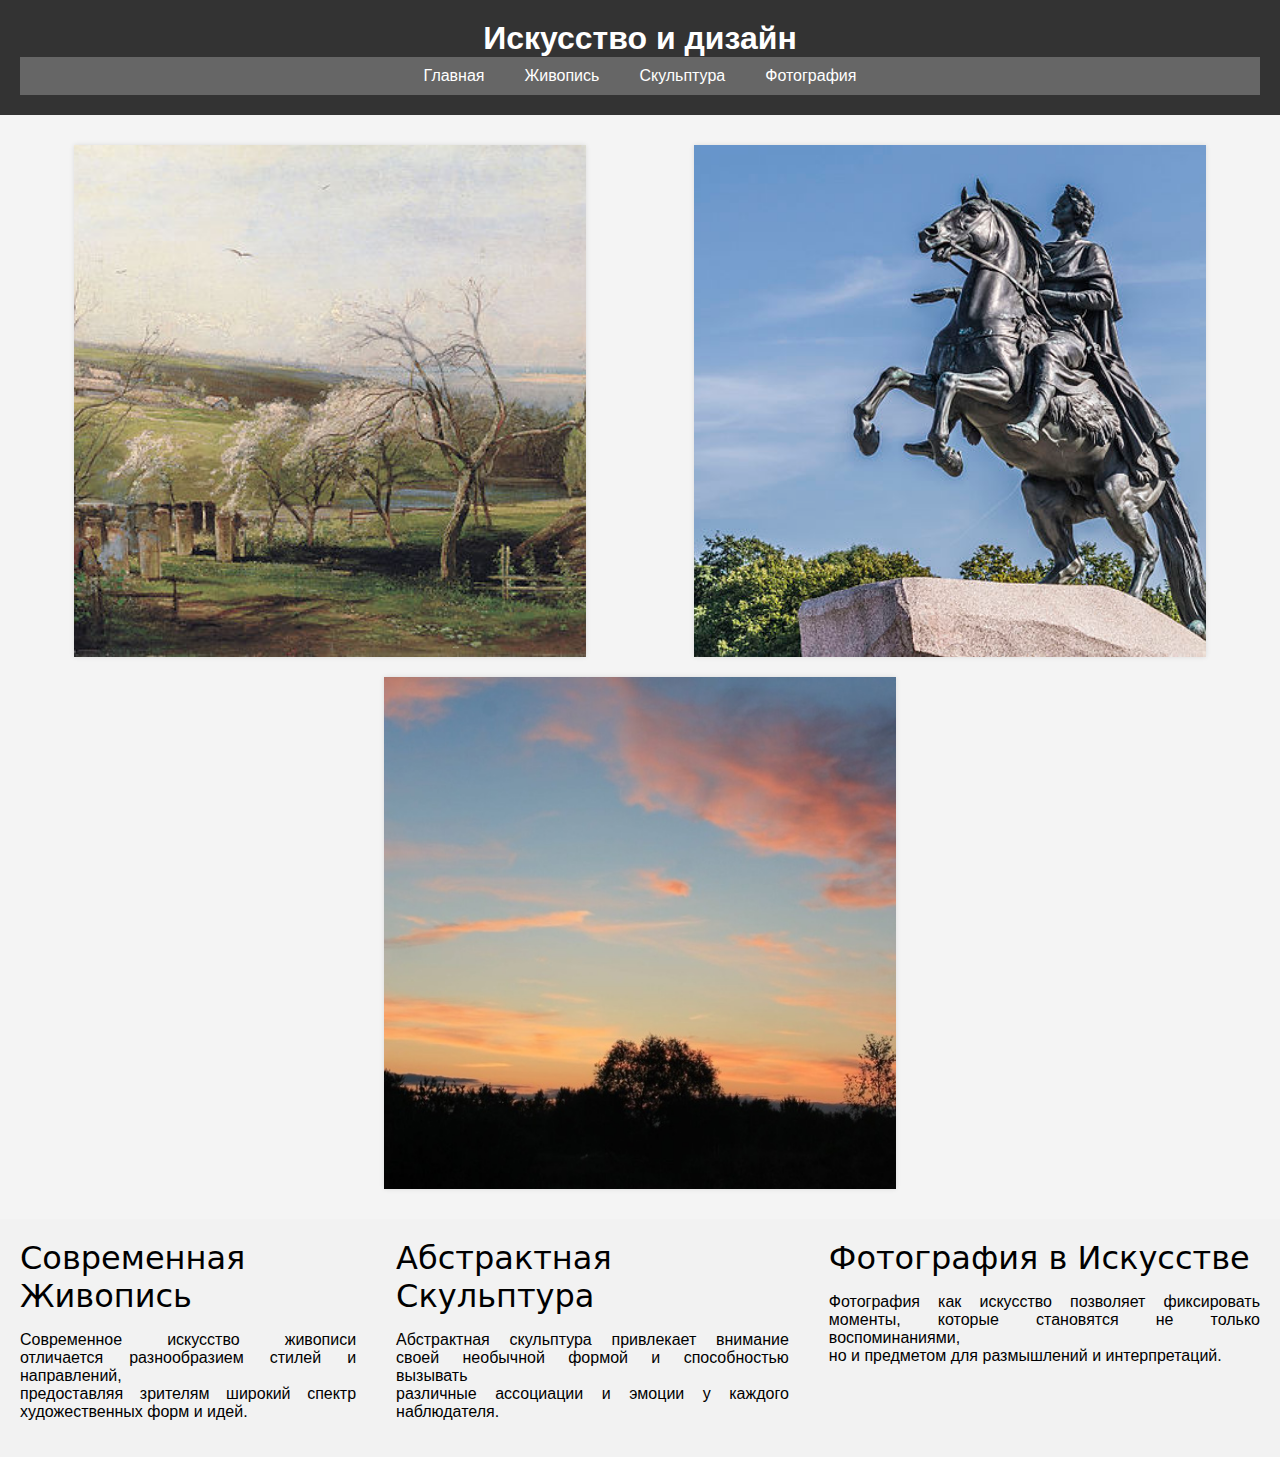
==== html/index.html @ 6b17bc6d "folders" ====
<!DOCTYPE html>
<html lang="en">
<head>
    <meta charset="UTF-8">
    <meta name="viewport" content="width=device-width, initial-scale=1.0">
    <title>Искусство и дизайн</title>
    <link rel="stylesheet" href="/css/style.css">
</head>
<body>
    <header>
        <h1>Искусство и дизайн</h1>
        <nav>
            <a href="/html/index.html">Главная</a>
            <a href="/html/painting.html">Живопись</a>
            <a href="#">Скульптура</a>
            <a href="#">Фотография</a>
    </header>
    <main>
        <div class="gallery">
            <img src="/img/painting1.jpg" alt="Painting 1">
            <img src="/img/sculpture1.jpg" alt="Sculpture 1">
            <img src="/img/photography1.jpg" alt="Photography 1">
            
        </div>
        <section class="gallery-text">
            <article class="painting">
                <a class="painting-link" href="#">Современная Живопись</a>
                <p>Современное искусство живописи отличается разнообразием стилей и направлений, <br>предоставляя зрителям широкий спектр художественных форм и идей.</p>
            </article>
            
            <article class="sculpture">
                <a class="sculpture-link" href="#">Абстрактная Скульптура</a>
                <p>Абстрактная скульптура привлекает внимание своей необычной формой и способностью вызывать <br> различные ассоциации и эмоции у каждого наблюдателя.</p>
            </article>
            
            <article class="photography">
                <a  class="photography-link" href="#">Фотография в Искусстве</a>
                <p>Фотография как искусство позволяет фиксировать моменты, которые становятся не только воспоминаниями,<br> но и предметом для размышлений и интерпретаций.</p>
            </article>
        </section>
    </main>
    <script>
       
    </script>
    
</body>
</html>
---- css/style.css ----
body {
    font-family: Arial, sans-serif;
    background-color: #f4f4f4;
    margin: 0;
    padding: 0;
}
header {
    background-color: #333;
    color: white;
    padding: 20px;
    text-align: center;
}
h1 {
    margin: 0;
}
.gallery {
    display: flex;
    flex-wrap: wrap;
    justify-content: space-around;
    padding: 20px;
}
.gallery img {
    width: 200px;
    margin: 10px;
    box-shadow: 0 0 5px rgba(0, 0, 0, 0.1);
}
nav {
    display: flex;
    justify-content: center;
    background-color: #666;
    padding: 10px 0;
}
nav a {
    color: white;
    text-decoration: none;
    padding: 0 20px;
}
nav a:hover {
    text-decoration: underline;
}
.gallery img {
    width: 512px;
    height: 512px;
    object-fit: cover;
}
.painting {
    background-color: #f2f2f2;
    text-align: justify;
    display: block;
    padding: 20px;

}
.gallery-text {
    display: flex;
    justify-content: space-around;
}
.photography {
    background-color: #f2f2f2;
    text-align: justify;
    display: block;
    padding: 20px;

}
.sculpture {
    background-color: #f2f2f2;
    text-align: justify;
    display: block;
    padding: 20px;

}
.painting-link {
    text-align: center;
    font-family: system-ui, -apple-system, BlinkMacSystemFont, 'Segoe UI', Roboto, Oxygen, Ubuntu, Cantarell, 'Open Sans', 'Helvetica Neue', sans-serif;
    font-size: 32px;
    outline: none;
    text-decoration: none;
    color: #000;
}
.painting-link:hover {
    color: #a5a5a5;
}
.sculpture-link {
    text-align: center;
    font-family: system-ui, -apple-system, BlinkMacSystemFont, 'Segoe UI', Roboto, Oxygen, Ubuntu, Cantarell, 'Open Sans', 'Helvetica Neue', sans-serif;
    font-size: 32px;
    outline: none;
    text-decoration: none;
    color: #000;
}
.sculpture-link:hover {
    color: #a5a5a5;
}
.photography-link {
    text-align: center;
    font-family: system-ui, -apple-system, BlinkMacSystemFont, 'Segoe UI', Roboto, Oxygen, Ubuntu, Cantarell, 'Open Sans', 'Helvetica Neue', sans-serif;
    font-size: 32px;
    outline: none;
    text-decoration: none;
    color: #000;
}
.photography-link:hover {
    color: #a5a5a5;
}
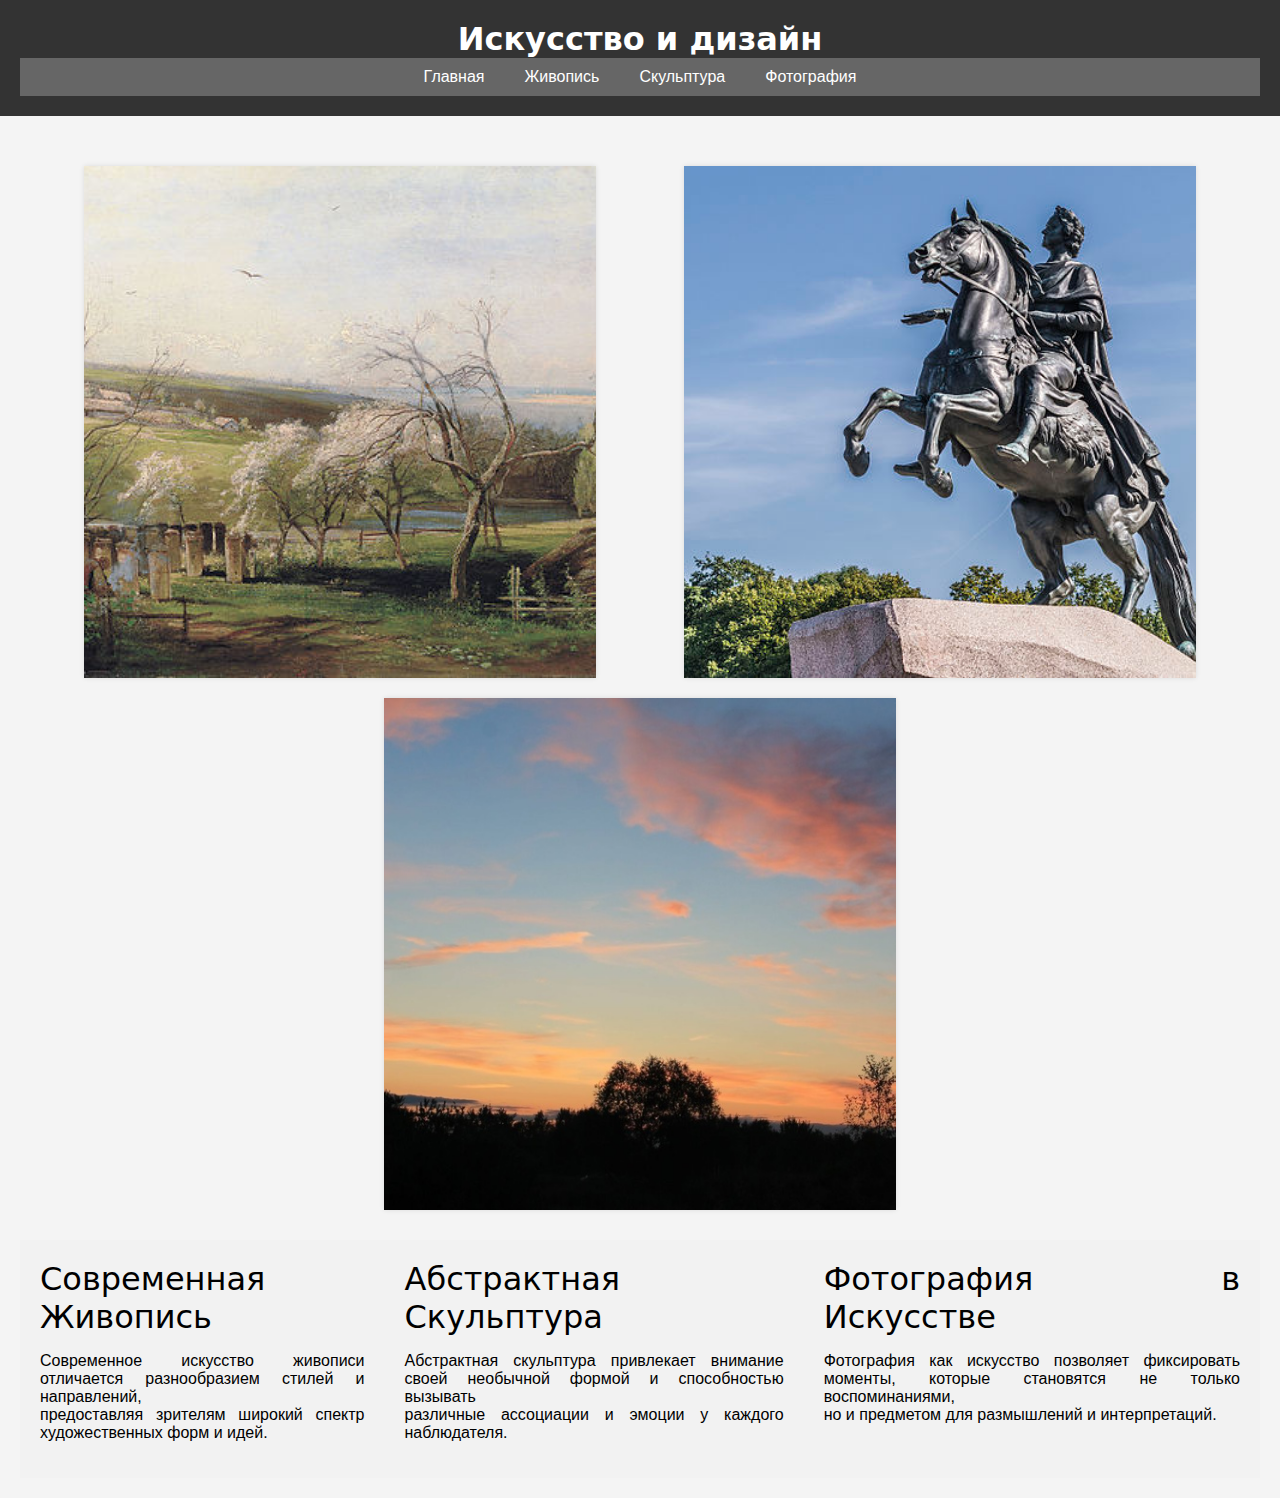
==== commit e33ff404: "12" ====
--- a/html/index.html
+++ b/html/index.html
@@ -12,7 +12,7 @@
         <nav>
             <a href="/html/index.html">Главная</a>
             <a href="/html/painting.html">Живопись</a>
-            <a href="#">Скульптура</a>
+            <a href="/html/sculpture.html">Скульптура</a>
             <a href="#">Фотография</a>
     </header>
     <main>
@@ -24,12 +24,12 @@
         </div>
         <section class="gallery-text">
             <article class="painting">
-                <a class="painting-link" href="#">Современная Живопись</a>
+                <a class="painting-link" href="/html/painting.html">Современная Живопись</a>
                 <p>Современное искусство живописи отличается разнообразием стилей и направлений, <br>предоставляя зрителям широкий спектр художественных форм и идей.</p>
             </article>
             
             <article class="sculpture">
-                <a class="sculpture-link" href="#">Абстрактная Скульптура</a>
+                <a class="sculpture-link" href="/html/sculpture.html">Абстрактная Скульптура</a>
                 <p>Абстрактная скульптура привлекает внимание своей необычной формой и способностью вызывать <br> различные ассоциации и эмоции у каждого наблюдателя.</p>
             </article>
             
--- a/css/style.css
+++ b/css/style.css
@@ -10,8 +10,12 @@
     padding: 20px;
     text-align: center;
 }
+main{
+    padding: 20px;
+}
 h1 {
     margin: 0;
+    font-family: system-ui, -apple-system, BlinkMacSystemFont, 'Segoe UI', Roboto, Oxygen, Ubuntu, Cantarell, 'Open Sans', 'Helvetica Neue', sans-serif;
 }
 .gallery {
     display: flex;
@@ -100,4 +104,104 @@
 }
 .photography-link:hover {
     color: #a5a5a5;
+}
+.text-sculpture {
+    text-align:justify;
+    text-indent: 5em;
+    margin-left: 10px;
+}
+.sculpture-types{
+    text-align:justify;
+    line-height: 1.5em;
+    margin-left: 10px;
+}
+.title-sculpture {
+    text-align: center;
+
+}
+.painting-text {
+    text-align:justify;
+    text-indent: 5em;
+    margin-left: 10px;
+}
+.painting-different-styles {
+    text-align:justify;
+    text-indent: 5em;
+    margin-left: 10px;
+}
+.painting-free-expressions {
+    text-align:justify;
+    text-indent: 5em;
+    margin-left: 10px;
+}
+.paragraph-rinascita {
+    text-align:justify;
+    text-indent: 5em;
+    margin-left: 10px;
+}
+.paragraph-revival {
+    text-align:justify;
+    text-indent: 5em;
+    margin-left: 10px;
+
+}
+.text-classic {
+    text-align:justify;
+    text-indent: 5em;
+    margin-left: 10px;
+}
+.revival-img {
+    width: 256px;
+    height: 256px;
+    float: right;
+    margin: 7px 0 7px 7px;
+    border-radius: 7px;
+}
+.img-barroko {
+    width: 256px;
+    height: 256px;
+    float: left;
+    margin: 7px 7px 7px 0;
+    border-radius: 7px;
+}
+.img-classic {
+    width: 256px;
+    height: 256px;
+    float: right;
+    margin: 7px 7px 7px 0;
+    border-radius: 7px;
+    
+}
+.painting-link {
+    text-align: center;
+    font-family: system-ui, -apple-system, BlinkMacSystemFont, 'Segoe UI', Roboto, Oxygen, Ubuntu, Cantarell, 'Open Sans', 'Helvetica Neue', sans-serif;
+    font-size: 32px;
+    outline: none;
+    text-decoration: none;
+    color: #000;
+}
+.painting-link:hover {
+    color: #a5a5a5;
+}
+.sculpture-link {
+    text-align: center;
+    font-family: system-ui, -apple-system, BlinkMacSystemFont, 'Segoe UI', Roboto, Oxygen, Ubuntu, Cantarell, 'Open Sans', 'Helvetica Neue', sans-serif;
+    font-size: 32px;
+    outline: none;
+    text-decoration: none;
+    color: #000;
+}
+.sculpture-link:hover {
+    color: #a5a5a5;
+}
+.photography-link {
+    text-align: center;
+    font-family: system-ui, -apple-system, BlinkMacSystemFont, 'Segoe UI', Roboto, Oxygen, Ubuntu, Cantarell, 'Open Sans', 'Helvetica Neue', sans-serif;
+    font-size: 32px;
+    outline: none;
+    text-decoration: none;
+    color: #000;
+}
+.photography-link:hover {
+    color: #a5a5a5;
 }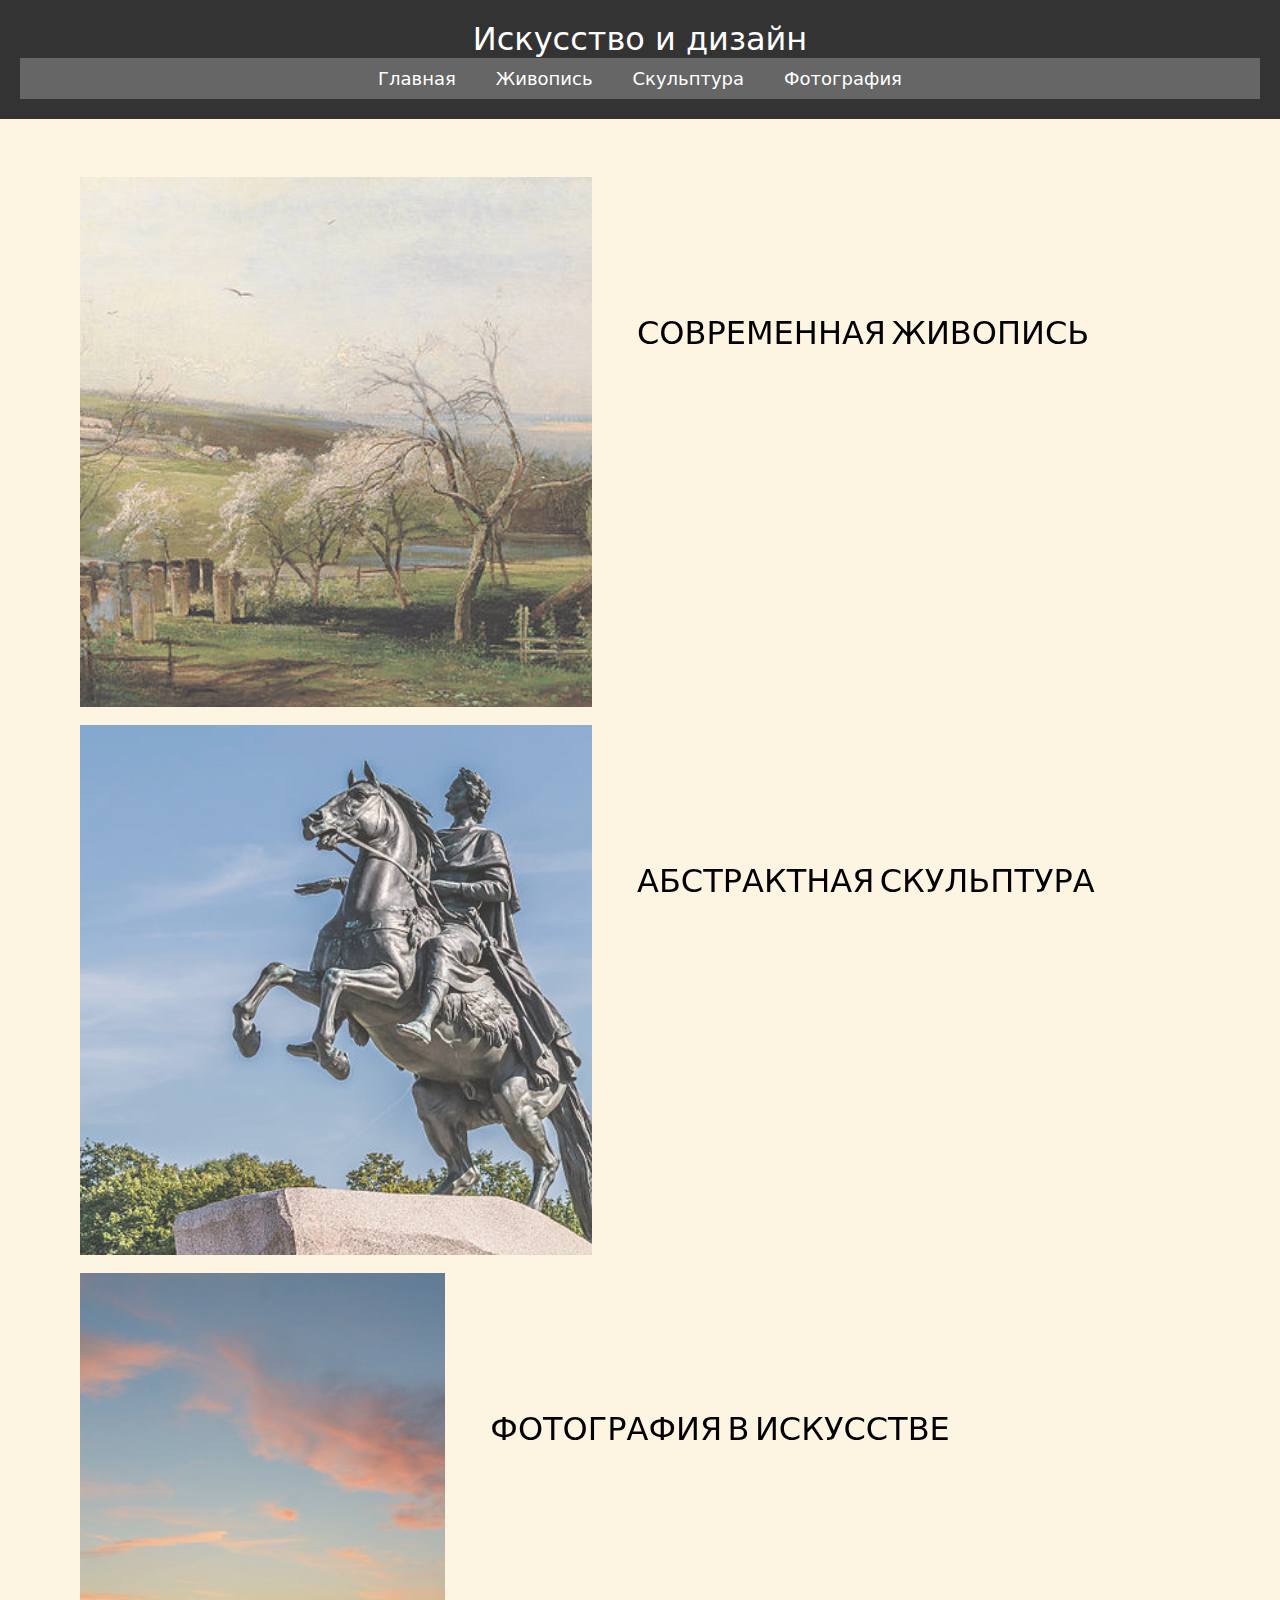
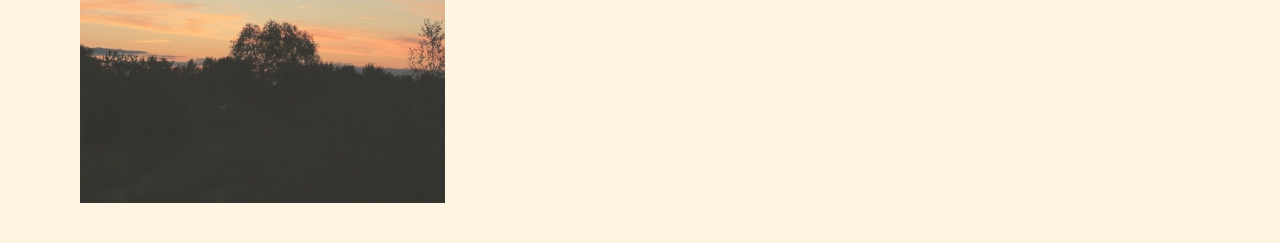
==== commit 01d44ba4: "12" ====
--- a/html/index.html
+++ b/html/index.html
@@ -8,36 +8,46 @@
 </head>
 <body>
     <header>
-        <h1>Искусство и дизайн</h1>
+        <p class="h1">Искусство и дизайн</p>
         <nav>
             <a href="/html/index.html">Главная</a>
             <a href="/html/painting.html">Живопись</a>
             <a href="/html/sculpture.html">Скульптура</a>
-            <a href="#">Фотография</a>
+            <a href="/html/photo.html">Фотография</a>
     </header>
     <main>
         <div class="gallery">
-            <img src="/img/painting1.jpg" alt="Painting 1">
-            <img src="/img/sculpture1.jpg" alt="Sculpture 1">
-            <img src="/img/photography1.jpg" alt="Photography 1">
+            <div class="hover-text-one">
+                <figure class="effect-text-one">
+                    <img src="/img/painting1.jpg" alt="Painting 1">
+                    <figcaption>
+                        <a class="painting-link" href="/html/painting.html">Современная Живопись</a>
+                        <p class="painting-text">Современное искусство живописи отличается разнообразием стилей и <br> направлений, предоставляя зрителям широкий спектр художественных форм и идей.</p>
+                    </figcaption>
+                </figure>
+            </div>
+            <div class="hover-text-one">
+                <figure class="effect-text-one">
+                    <img src="/img/sculpture1.jpg" alt="sculpture1">
+                    <figcaption>
+                        <a class="sculpture-link" href="/html/sculpture.html">Абстрактная Скульптура</a>
+                        <p class="sculpture-text">Абстрактная скульптура привлекает внимание своей необычной формой и <br> способностью вызывать  различные ассоциации и эмоции у каждого наблюдателя.</p>
+                    </figcaption>
+                </figure>
+            </div>
+            <div class="hover-text-one">
+                <figure class="effect-text-one">
+                    <img src="/img/photography1.jpg" alt="photography1">
+                    <figcaption>
+                        <a  class="photography-link" href="#">Фотография в Искусстве</a>  
+                        <p class="photography-text">Фотография как искусство позволяет фиксировать моменты,  <br>которые становятся не только воспоминаниями, но и предметом для размышлений и интерпретаций.</p>
+
+                    </figcaption>
+                </figure>
+            </div>
+            
             
         </div>
-        <section class="gallery-text">
-            <article class="painting">
-                <a class="painting-link" href="/html/painting.html">Современная Живопись</a>
-                <p>Современное искусство живописи отличается разнообразием стилей и направлений, <br>предоставляя зрителям широкий спектр художественных форм и идей.</p>
-            </article>
-            
-            <article class="sculpture">
-                <a class="sculpture-link" href="/html/sculpture.html">Абстрактная Скульптура</a>
-                <p>Абстрактная скульптура привлекает внимание своей необычной формой и способностью вызывать <br> различные ассоциации и эмоции у каждого наблюдателя.</p>
-            </article>
-            
-            <article class="photography">
-                <a  class="photography-link" href="#">Фотография в Искусстве</a>
-                <p>Фотография как искусство позволяет фиксировать моменты, которые становятся не только воспоминаниями,<br> но и предметом для размышлений и интерпретаций.</p>
-            </article>
-        </section>
     </main>
     <script>
        
--- a/css/style.css
+++ b/css/style.css
@@ -1,20 +1,27 @@
 body {
-    font-family: Arial, sans-serif;
-    background-color: #f4f4f4;
+    font-family: system-ui, -apple-system, BlinkMacSystemFont, 'Segoe UI', Roboto, Oxygen, Ubuntu, Cantarell, 'Open Sans', 'Helvetica Neue', sans-serif;
+    font-size: 18px;
+    background-color: #fdf4e1;
     margin: 0;
     padding: 0;
+    
 }
 header {
     background-color: #333;
     color: white;
     padding: 20px;
     text-align: center;
+    font-family: system-ui, -apple-system, BlinkMacSystemFont, 'Segoe UI', Roboto, Oxygen, Ubuntu, Cantarell, 'Open Sans', 'Helvetica Neue', sans-serif;
+
 }
 main{
     padding: 20px;
 }
-h1 {
+.h1 {
     margin: 0;
+    font-size: 32px;
+    font-weight: 400;
+    text-align: center;
     font-family: system-ui, -apple-system, BlinkMacSystemFont, 'Segoe UI', Roboto, Oxygen, Ubuntu, Cantarell, 'Open Sans', 'Helvetica Neue', sans-serif;
 }
 .gallery {
@@ -22,12 +29,107 @@
     flex-wrap: wrap;
     justify-content: space-around;
     padding: 20px;
-}
-.gallery img {
-    width: 200px;
-    margin: 10px;
-    box-shadow: 0 0 5px rgba(0, 0, 0, 0.1);
-}
+    
+    
+}
+.hover-text-one {
+    overflow: hidden;
+    margin: 0;
+    width: 100%;
+    list-style: none;
+    text-align: center;
+}
+.hover-text-one figure {
+    position: relative;
+    z-index: 1;
+    display: flex;
+    align-items: center;
+    justify-content: center;
+    width: 100%;
+    height: 100%;
+    overflow: hidden;
+    text-align: center;
+    cursor: pointer;
+}
+.hover-text-one figure img {
+    position: relative;
+    display: flex;
+    min-height: 100%;
+    opacity: 0.8;
+}
+.hover-text-one figure figcaption {
+    padding: 2em;
+    color: #fff;
+    text-transform: uppercase;
+    font-size: 1.25em;
+    -webkit-backface-visibility: hidden;
+    backface-visibility: hidden;
+}
+.hover-text-one figure figcaption::before,
+.hover-text-one figure figcaption::after {
+    pointer-events: none;
+}
+.hover-text-one figure figcaption{
+    position: relative;
+    top: 0;
+    left: 0;
+    width: 100%;
+    height: 100%;
+}
+.hover-text-one figure a {
+    word-spacing: -0.15em;
+    font-weight: 300;
+}
+.hover-text-one figure p {
+    letter-spacing: 1px;
+    font-size: 68.5%;
+    text-align: justify;
+
+}
+figure.effect-text-one figcaption{
+    top: auto;
+    bottom: 0;
+    height: 50%;
+    text-align: left;
+}
+figure.effect-text-one h3,
+figure.effect-text-one p {
+    -webkit-transform: translate3d(0,40px,0);
+    transform: translate3d(0,40px,0);
+
+}
+figure.effect-text-one h3 {
+    -webkit-transition: -webkit-transform 0.35s;
+    transition: transform 0.35s;
+}
+figure.effect-text-one p {
+    color: rgba(255,255,255,0.8);
+    color: #2c2c2c;
+    padding: 10px;
+    opacity: 0;
+    -webkit-transition: opacity 0.2s, -webkit-transform 0.35s;
+    transition: opacity 0.2s, transform 0.35s;
+}
+figure.effect-text-one:hover img,
+figure.effect-text-one:hover p {
+    opacity: 1;
+}
+figure.effect-text-one:hover img,
+figure.effect-text-one:hover h3,
+figure.effect-text-one:hover p {
+    -webkit-transform: translate3d(0,0,0);
+    transform: translate3d(0,0,0);
+}
+figure.effect-text-one:hover p {
+    -webkit-transition-delay: 0.05s;
+    transition-delay: 0.05s;
+    -webkit-transition-duration: 0.35s;
+    transition-duration: 0.35s;
+}
+.painting-text {
+    text-align: justify;
+}
+
 nav {
     display: flex;
     justify-content: center;
@@ -48,7 +150,7 @@
     object-fit: cover;
 }
 .painting {
-    background-color: #f2f2f2;
+    background-color: #3a3939;
     text-align: justify;
     display: block;
     padding: 20px;
@@ -78,6 +180,106 @@
     font-size: 32px;
     outline: none;
     text-decoration: none;
+    color: #666666;
+}
+.painting-link:hover {
+    color: #000000;
+}
+.sculpture-link {
+    text-align: center;
+    font-family: system-ui, -apple-system, BlinkMacSystemFont, 'Segoe UI', Roboto, Oxygen, Ubuntu, Cantarell, 'Open Sans', 'Helvetica Neue', sans-serif;
+    font-size: 32px;
+    outline: none;
+    text-decoration: none;
+    color: #000;
+}
+.sculpture-link:hover {
+    color: #a5a5a5;
+}
+.photography-link {
+    text-align: center;
+    font-family: system-ui, -apple-system, BlinkMacSystemFont, 'Segoe UI', Roboto, Oxygen, Ubuntu, Cantarell, 'Open Sans', 'Helvetica Neue', sans-serif;
+    font-size: 32px;
+    outline: none;
+    text-decoration: none;
+    color: #000;
+}
+.photography-link:hover {
+    color: #a5a5a5;
+}
+.text-sculpture {
+    text-align:justify;
+    text-indent: 5em;
+    margin-left: 10px;
+}
+.sculpture-types{
+    text-align:justify;
+    line-height: 1.5em;
+    margin-left: 10px;
+}
+.title-sculpture {
+    text-align: center;
+
+}
+.painting-text {
+    text-align:justify;
+    text-indent: 5em;
+    margin-left: 10px;
+}
+.painting-different-styles {
+    text-align:justify;
+    text-indent: 5em;
+    margin-left: 10px;
+}
+.painting-free-expressions {
+    text-align:justify;
+    text-indent: 5em;
+    margin-left: 10px;
+}
+.paragraph-rinascita {
+    text-align:justify;
+    text-indent: 5em;
+    margin-left: 10px;
+}
+.paragraph-revival {
+    text-align:justify;
+    text-indent: 5em;
+    margin-left: 10px;
+
+}
+.text-classic {
+    text-align:justify;
+    text-indent: 5em;
+    margin-left: 10px;
+}
+.revival-img {
+    width: 256px;
+    height: 256px;
+    float: right;
+    margin: 7px 0 7px 7px;
+    border-radius: 7px;
+}
+.img-barroko {
+    width: 256px;
+    height: 256px;
+    float: left;
+    margin: 7px 7px 7px 0;
+    border-radius: 7px;
+}
+.img-classic {
+    width: 256px;
+    height: 256px;
+    float: right;
+    margin: 7px 7px 7px 0;
+    border-radius: 7px;
+    
+}
+.painting-link {
+    text-align: center;
+    font-family: system-ui, -apple-system, BlinkMacSystemFont, 'Segoe UI', Roboto, Oxygen, Ubuntu, Cantarell, 'Open Sans', 'Helvetica Neue', sans-serif;
+    font-size: 32px;
+    outline: none;
+    text-decoration: none;
     color: #000;
 }
 .painting-link:hover {
@@ -105,103 +307,105 @@
 .photography-link:hover {
     color: #a5a5a5;
 }
-.text-sculpture {
-    text-align:justify;
-    text-indent: 5em;
-    margin-left: 10px;
-}
-.sculpture-types{
-    text-align:justify;
-    line-height: 1.5em;
-    margin-left: 10px;
-}
-.title-sculpture {
-    text-align: center;
-
-}
-.painting-text {
-    text-align:justify;
-    text-indent: 5em;
-    margin-left: 10px;
-}
-.painting-different-styles {
-    text-align:justify;
-    text-indent: 5em;
-    margin-left: 10px;
-}
-.painting-free-expressions {
-    text-align:justify;
-    text-indent: 5em;
-    margin-left: 10px;
-}
-.paragraph-rinascita {
-    text-align:justify;
-    text-indent: 5em;
-    margin-left: 10px;
-}
-.paragraph-revival {
-    text-align:justify;
-    text-indent: 5em;
-    margin-left: 10px;
-
-}
-.text-classic {
-    text-align:justify;
-    text-indent: 5em;
-    margin-left: 10px;
-}
-.revival-img {
-    width: 256px;
-    height: 256px;
-    float: right;
-    margin: 7px 0 7px 7px;
-    border-radius: 7px;
-}
-.img-barroko {
-    width: 256px;
-    height: 256px;
-    float: left;
-    margin: 7px 7px 7px 0;
-    border-radius: 7px;
-}
-.img-classic {
-    width: 256px;
-    height: 256px;
-    float: right;
-    margin: 7px 7px 7px 0;
-    border-radius: 7px;
+.image-sculpture1{
+    width: 256px;
+    height: 256px;
+    border-radius: 7px;
+}
+.image-sculpture2{
+    width: 256px;
+    height: 256px;
+    border-radius: 7px;
+}
+.image-sculpture3{
+    width: 256px;
+    height: 256px;
+    border-radius: 7px;
+}
+.image-sculpture4{
+    width: 256px;
+    height: 256px;
+    border-radius: 7px;
+}
+.in-space-sculpture-types{
+    line-height: 1.5em;
+    margin-left: 10px;
+    text-align:justify;
+    font-size: 18px;
+    font-family: system-ui, -apple-system, BlinkMacSystemFont, 'Segoe UI', Roboto, Oxygen, Ubuntu, Cantarell, 'Open Sans', 'Helvetica Neue', sans-serif;
+}
+.size-sculpture-types{
+    font-size: 18px;
+    font-family: system-ui, -apple-system, BlinkMacSystemFont, 'Segoe UI', Roboto, Oxygen, Ubuntu, Cantarell, 'Open Sans', 'Helvetica Neue', sans-serif;
+    margin-left: 10px;
+    line-height: 1.5em;
+    text-align:justify;
+}
+.material-sculpture-types{
+    font-size: 18px;
+    font-family: system-ui, -apple-system, BlinkMacSystemFont, 'Segoe UI', Roboto, Oxygen, Ubuntu, Cantarell, 'Open Sans', 'Helvetica Neue', sans-serif;
+    margin-left: 10px;
+    line-height: 1.5em;
+    text-align:justify;
+}
+.genre-sculpture-types{
+    font-size: 18px;
+    font-family: system-ui, -apple-system, BlinkMacSystemFont, 'Segoe UI', Roboto, Oxygen, Ubuntu, Cantarell, 'Open Sans', 'Helvetica Neue', sans-serif;
+    margin-left: 10px;
+    line-height: 1.5em;
+    text-align:justify;
+}
+.text-sculpture{
+    font-size: 18px;
+    font-family: system-ui, -apple-system, BlinkMacSystemFont, 'Segoe UI', Roboto, Oxygen, Ubuntu, Cantarell, 'Open Sans', 'Helvetica Neue', sans-serif;
+    margin-left: 10px;
+    line-height: 1.5em;
+    text-align:justify;
+
+}
+.table-sculpture{
+    display: flex;
+    flex-wrap: wrap;
+    justify-content: space-around;
+}
+.genres-list{
+    font-size: 18px;
+    font-family: system-ui, -apple-system, BlinkMacSystemFont, 'Segoe UI', Roboto, Oxygen, Ubuntu, Cantarell, 'Open Sans', 'Helvetica Neue', sans-serif;
+    margin-left: 10px;
+    line-height: 1.5em;
+    text-align:justify;
+
+}
+.photo-1{
+    display: block;
+    margin: 0 auto;
     
 }
-.painting-link {
-    text-align: center;
-    font-family: system-ui, -apple-system, BlinkMacSystemFont, 'Segoe UI', Roboto, Oxygen, Ubuntu, Cantarell, 'Open Sans', 'Helvetica Neue', sans-serif;
-    font-size: 32px;
-    outline: none;
-    text-decoration: none;
-    color: #000;
-}
-.painting-link:hover {
-    color: #a5a5a5;
-}
-.sculpture-link {
-    text-align: center;
-    font-family: system-ui, -apple-system, BlinkMacSystemFont, 'Segoe UI', Roboto, Oxygen, Ubuntu, Cantarell, 'Open Sans', 'Helvetica Neue', sans-serif;
-    font-size: 32px;
-    outline: none;
-    text-decoration: none;
-    color: #000;
-}
-.sculpture-link:hover {
-    color: #a5a5a5;
-}
-.photography-link {
-    text-align: center;
-    font-family: system-ui, -apple-system, BlinkMacSystemFont, 'Segoe UI', Roboto, Oxygen, Ubuntu, Cantarell, 'Open Sans', 'Helvetica Neue', sans-serif;
-    font-size: 32px;
-    outline: none;
-    text-decoration: none;
-    color: #000;
-}
-.photography-link:hover {
-    color: #a5a5a5;
+.photo-1:hover img{
+    opacity: 0.5;
+}
+.modal{
+    display: none;
+    position: fixed;
+    top: 0;
+    left: 0;
+    width: 100%;
+    height: 100%;
+    background-color: rgba(0, 0, 0, 0.5);
+    z-index: 100;
+}
+.modal-content img{
+    display: block;
+    margin: 0 auto;
+}
+.close-button{
+    position: absolute;
+    top: 10px;
+    right: 10px;
+    color: #fff;
+    font-size: 24px;
+    cursor: pointer;
+}
+.close-button:hover{
+    color: #ccc;
 }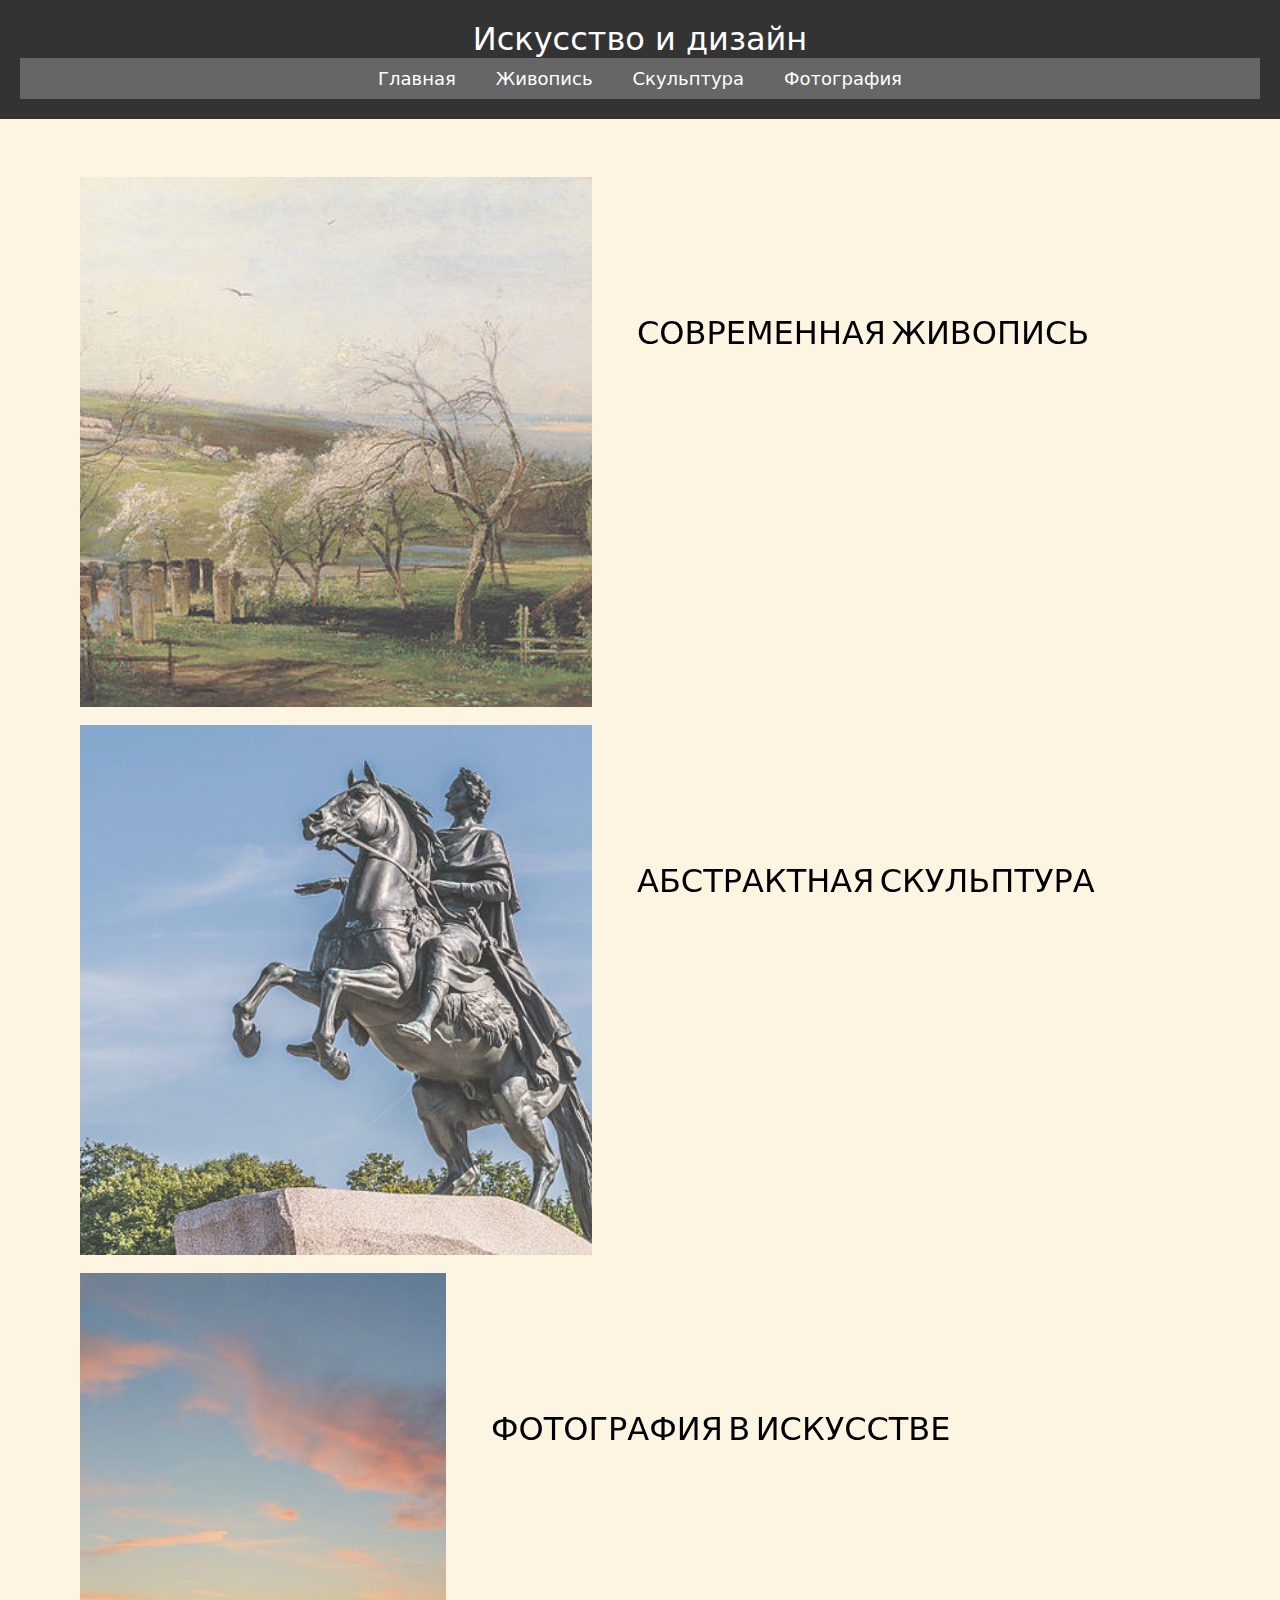
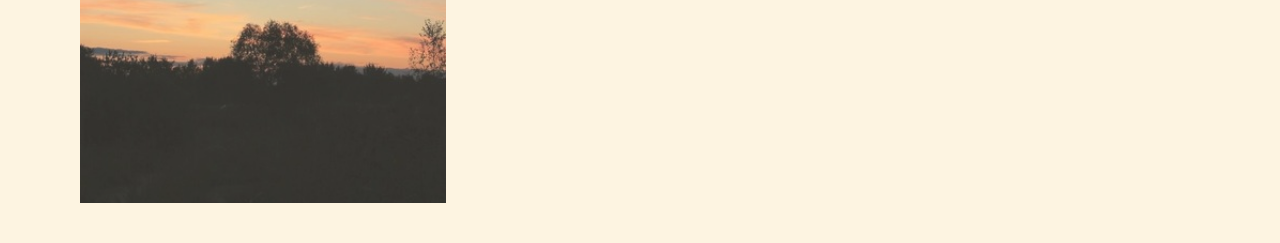
==== commit 247cc617: "12" ====
--- a/html/index.html
+++ b/html/index.html
@@ -39,7 +39,7 @@
                 <figure class="effect-text-one">
                     <img src="/img/photography1.jpg" alt="photography1">
                     <figcaption>
-                        <a  class="photography-link" href="#">Фотография в Искусстве</a>  
+                        <a  class="photography-link" href="photo.html">Фотография в Искусстве</a>  
                         <p class="photography-text">Фотография как искусство позволяет фиксировать моменты,  <br>которые становятся не только воспоминаниями, но и предметом для размышлений и интерпретаций.</p>
 
                     </figcaption>
